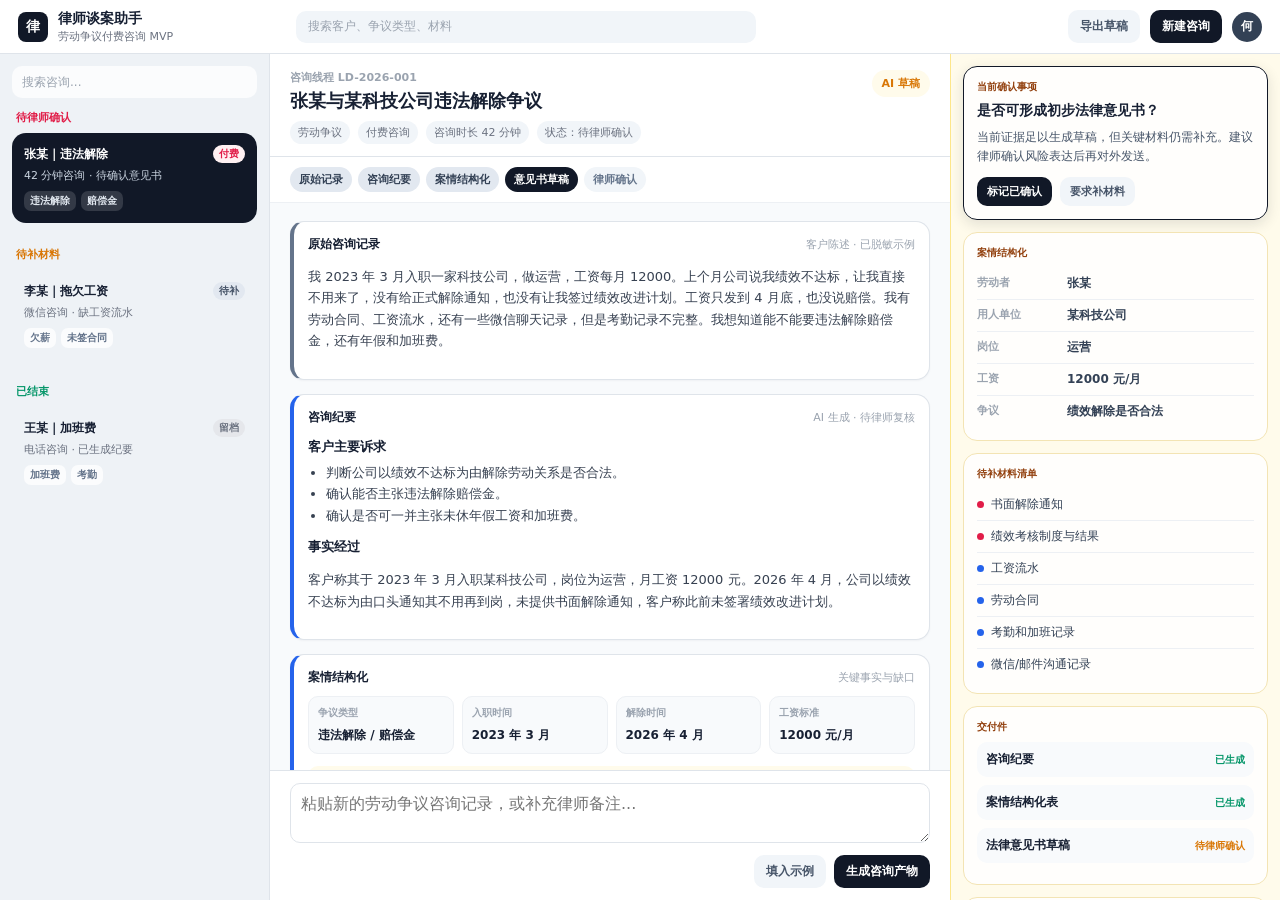
==== prototype/labor-consultation-mvp/index.html @ 9046c162 "proto: add labor consultation static workspace" ====
<!doctype html>
<html lang="zh-CN">
<head>
  <meta charset="utf-8" />
  <meta name="viewport" content="width=device-width, initial-scale=1" />
  <title>劳动争议咨询助手 MVP</title>
  <link rel="stylesheet" href="./styles.css" />
</head>
<body>
  <div class="app-shell">
    <header class="topbar">
      <div class="brand">
        <div class="brand-mark">律</div>
        <div>
          <div class="brand-title">律师谈案助手</div>
          <div class="brand-subtitle">劳动争议付费咨询 MVP</div>
        </div>
      </div>
      <div class="search">
        <span>搜索客户、争议类型、材料</span>
      </div>
      <div class="top-actions">
        <button class="ghost-button">导出草稿</button>
        <button class="primary-button" id="newConsultBtn">新建咨询</button>
        <div class="avatar">何</div>
      </div>
    </header>

    <main class="workspace">
      <aside class="left-panel">
        <div class="panel-search">搜索咨询...</div>

        <section class="thread-section">
          <div class="section-label urgent">待律师确认</div>
          <button class="thread-card active" data-thread="zhang">
            <div class="thread-head">
              <span class="thread-title">张某｜违法解除</span>
              <span class="badge danger">付费</span>
            </div>
            <p>42 分钟咨询 · 待确认意见书</p>
            <div class="thread-tags">
              <span>违法解除</span>
              <span>赔偿金</span>
            </div>
          </button>
        </section>

        <section class="thread-section">
          <div class="section-label warning">待补材料</div>
          <button class="thread-card" data-thread="li">
            <div class="thread-head">
              <span class="thread-title">李某｜拖欠工资</span>
              <span class="badge">待补</span>
            </div>
            <p>微信咨询 · 缺工资流水</p>
            <div class="thread-tags">
              <span>欠薪</span>
              <span>未签合同</span>
            </div>
          </button>
        </section>

        <section class="thread-section">
          <div class="section-label done">已结束</div>
          <button class="thread-card" data-thread="wang">
            <div class="thread-head">
              <span class="thread-title">王某｜加班费</span>
              <span class="badge muted">留档</span>
            </div>
            <p>电话咨询 · 已生成纪要</p>
            <div class="thread-tags">
              <span>加班费</span>
              <span>考勤</span>
            </div>
          </button>
        </section>
      </aside>

      <section class="center-panel">
        <div class="case-header">
          <div>
            <div class="case-kicker">咨询线程 LD-2026-001</div>
            <h1>张某与某科技公司违法解除争议</h1>
            <div class="case-meta">
              <span>劳动争议</span>
              <span>付费咨询</span>
              <span>咨询时长 42 分钟</span>
              <span>状态：待律师确认</span>
            </div>
          </div>
          <div class="status-pill">AI 草稿</div>
        </div>

        <div class="phase-bar">
          <div class="phase done">原始记录</div>
          <div class="phase done">咨询纪要</div>
          <div class="phase done">案情结构化</div>
          <div class="phase active">意见书草稿</div>
          <div class="phase">律师确认</div>
        </div>

        <div class="feed" id="feed">
          <article class="message raw">
            <div class="message-head">
              <span>原始咨询记录</span>
              <em>客户陈述 · 已脱敏示例</em>
            </div>
            <p>
              我 2023 年 3 月入职一家科技公司，做运营，工资每月 12000。上个月公司说我绩效不达标，让我直接不用来了，没有给正式解除通知，也没有让我签过绩效改进计划。工资只发到 4 月底，也没说赔偿。我有劳动合同、工资流水，还有一些微信聊天记录，但是考勤记录不完整。我想知道能不能要违法解除赔偿金，还有年假和加班费。
            </p>
          </article>

          <article class="message ai">
            <div class="message-head">
              <span>咨询纪要</span>
              <em>AI 生成 · 待律师复核</em>
            </div>
            <h3>客户主要诉求</h3>
            <ul>
              <li>判断公司以绩效不达标为由解除劳动关系是否合法。</li>
              <li>确认能否主张违法解除赔偿金。</li>
              <li>确认是否可一并主张未休年假工资和加班费。</li>
            </ul>
            <h3>事实经过</h3>
            <p>客户称其于 2023 年 3 月入职某科技公司，岗位为运营，月工资 12000 元。2026 年 4 月，公司以绩效不达标为由口头通知其不用再到岗，未提供书面解除通知，客户称此前未签署绩效改进计划。</p>
          </article>

          <article class="message ai">
            <div class="message-head">
              <span>案情结构化</span>
              <em>关键事实与缺口</em>
            </div>
            <div class="mini-grid">
              <div>
                <label>争议类型</label>
                <strong>违法解除 / 赔偿金</strong>
              </div>
              <div>
                <label>入职时间</label>
                <strong>2023 年 3 月</strong>
              </div>
              <div>
                <label>解除时间</label>
                <strong>2026 年 4 月</strong>
              </div>
              <div>
                <label>工资标准</label>
                <strong>12000 元/月</strong>
              </div>
            </div>
            <p class="risk-note">需进一步确认：是否存在书面解除通知、绩效制度公示记录、绩效考核结果、客户签收记录、完整考勤和加班审批。</p>
          </article>

          <article class="message lawyer">
            <div class="message-head">
              <span>律师补充备注</span>
              <em>可编辑区域</em>
            </div>
            <textarea id="lawyerNote">重点关注：公司是否能举证绩效不达标，以及解除程序是否合规。意见书里不要直接写“必然违法解除”，使用“存在被认定为违法解除的风险”。</textarea>
          </article>

          <article class="message ai">
            <div class="message-head">
              <span>法律意见书草稿</span>
              <em>AI 草稿 · 可修改后交付</em>
            </div>
            <h3>初步法律分析</h3>
            <p>根据客户目前陈述，公司以绩效不达标为由解除劳动关系，但是否履行了明确的考核、改进、告知及解除程序尚需进一步核验。若公司无法证明解除依据和程序合法，存在被认定为违法解除的风险。</p>
            <h3>处理建议</h3>
            <ul>
              <li>优先补充解除通知、绩效考核材料、工资流水、考勤记录和沟通记录。</li>
              <li>在材料补齐后，进一步测算可能主张项目，包括赔偿金、未休年假工资及加班费。</li>
              <li>如协商不成，可考虑准备劳动仲裁申请材料。</li>
            </ul>
          </article>
        </div>

        <div class="composer">
          <textarea id="consultInput" placeholder="粘贴新的劳动争议咨询记录，或补充律师备注..."></textarea>
          <div class="composer-actions">
            <button class="ghost-button" id="fillSampleBtn">填入示例</button>
            <button class="primary-button" id="generateBtn">生成咨询产物</button>
          </div>
        </div>
      </section>

      <aside class="right-panel">
        <section class="right-card focus">
          <div class="right-title">当前确认事项</div>
          <h2>是否可形成初步法律意见书？</h2>
          <p>当前证据足以生成草稿，但关键材料仍需补充。建议律师确认风险表达后再对外发送。</p>
          <div class="action-row">
            <button class="primary-button small" id="confirmBtn">标记已确认</button>
            <button class="ghost-button small">要求补材料</button>
          </div>
        </section>

        <section class="right-card">
          <div class="right-title">案情结构化</div>
          <dl class="facts">
            <div><dt>劳动者</dt><dd>张某</dd></div>
            <div><dt>用人单位</dt><dd>某科技公司</dd></div>
            <div><dt>岗位</dt><dd>运营</dd></div>
            <div><dt>工资</dt><dd>12000 元/月</dd></div>
            <div><dt>争议</dt><dd>绩效解除是否合法</dd></div>
          </dl>
        </section>

        <section class="right-card">
          <div class="right-title">待补材料清单</div>
          <ul class="check-list">
            <li><span class="dot danger"></span>书面解除通知</li>
            <li><span class="dot danger"></span>绩效考核制度与结果</li>
            <li><span class="dot"></span>工资流水</li>
            <li><span class="dot"></span>劳动合同</li>
            <li><span class="dot"></span>考勤和加班记录</li>
            <li><span class="dot"></span>微信/邮件沟通记录</li>
          </ul>
        </section>

        <section class="right-card">
          <div class="right-title">交付件</div>
          <div class="deliverable done">
            <span>咨询纪要</span>
            <em>已生成</em>
          </div>
          <div class="deliverable done">
            <span>案情结构化表</span>
            <em>已生成</em>
          </div>
          <div class="deliverable warning">
            <span>法律意见书草稿</span>
            <em>待律师确认</em>
          </div>
        </section>

        <section class="right-card">
          <div class="right-title">风险边界</div>
          <p class="small-text">禁止直接承诺胜诉或确定赔偿金额。所有法律判断须标注“初步判断”或“需进一步核验”。</p>
        </section>
      </aside>
    </main>
  </div>

  <script src="./app.js"></script>
</body>
</html>
---- prototype/labor-consultation-mvp/styles.css ----
:root {
  --bg: #f6f7f9;
  --panel: #ffffff;
  --line: #dfe4ea;
  --line-soft: #edf0f4;
  --text: #172033;
  --muted: #6b7280;
  --subtle: #9aa3af;
  --brand: #111827;
  --blue: #2563eb;
  --blue-soft: #eff6ff;
  --amber: #d97706;
  --amber-soft: #fffbeb;
  --rose: #e11d48;
  --rose-soft: #fff1f2;
  --green: #059669;
  --green-soft: #ecfdf5;
}

* {
  box-sizing: border-box;
}

body {
  margin: 0;
  background: var(--bg);
  color: var(--text);
  font-family: Inter, ui-sans-serif, system-ui, -apple-system, BlinkMacSystemFont, "Segoe UI", sans-serif;
}

button,
textarea {
  font: inherit;
}

button {
  cursor: pointer;
}

.app-shell {
  height: 100vh;
  display: flex;
  flex-direction: column;
  overflow: hidden;
}

.topbar {
  height: 54px;
  flex: 0 0 auto;
  display: flex;
  align-items: center;
  gap: 18px;
  padding: 0 18px;
  background: var(--panel);
  border-bottom: 1px solid var(--line);
}

.brand {
  display: flex;
  align-items: center;
  gap: 10px;
  width: 260px;
}

.brand-mark {
  width: 30px;
  height: 30px;
  border-radius: 8px;
  background: var(--brand);
  color: #fff;
  display: grid;
  place-items: center;
  font-size: 14px;
  font-weight: 800;
}

.brand-title {
  font-size: 14px;
  font-weight: 800;
}

.brand-subtitle {
  margin-top: 1px;
  font-size: 11px;
  color: var(--muted);
}

.search {
  flex: 1;
  max-width: 460px;
  height: 32px;
  border-radius: 10px;
  background: #f1f5f9;
  color: var(--subtle);
  display: flex;
  align-items: center;
  padding: 0 12px;
  font-size: 12px;
}

.top-actions {
  margin-left: auto;
  display: flex;
  align-items: center;
  gap: 10px;
}

.avatar {
  width: 30px;
  height: 30px;
  border-radius: 50%;
  background: #334155;
  color: white;
  display: grid;
  place-items: center;
  font-size: 12px;
  font-weight: 800;
}

.primary-button,
.ghost-button {
  border: 0;
  border-radius: 10px;
  padding: 8px 12px;
  font-size: 12px;
  font-weight: 700;
}

.primary-button {
  background: var(--brand);
  color: #fff;
}

.ghost-button {
  background: #f1f5f9;
  color: #475569;
}

.primary-button.small,
.ghost-button.small {
  padding: 7px 10px;
  font-size: 11px;
}

.workspace {
  flex: 1;
  min-height: 0;
  display: grid;
  grid-template-columns: 270px minmax(520px, 1fr) 330px;
  overflow: hidden;
}

.left-panel,
.right-panel {
  min-height: 0;
  overflow-y: auto;
}

.left-panel {
  background: #eef2f6;
  border-right: 1px solid var(--line);
  padding: 12px;
}

.panel-search {
  height: 32px;
  border-radius: 10px;
  background: rgba(255, 255, 255, 0.75);
  color: var(--subtle);
  padding: 8px 10px;
  font-size: 12px;
  margin-bottom: 12px;
}

.thread-section {
  margin-bottom: 16px;
}

.section-label {
  display: flex;
  align-items: center;
  gap: 6px;
  margin: 0 0 8px 4px;
  font-size: 11px;
  font-weight: 800;
}

.section-label.urgent {
  color: var(--rose);
}

.section-label.warning {
  color: var(--amber);
}

.section-label.done {
  color: var(--green);
}

.thread-card {
  width: 100%;
  text-align: left;
  background: transparent;
  border: 1px solid transparent;
  border-radius: 14px;
  padding: 11px;
  margin-bottom: 8px;
  color: var(--text);
}

.thread-card:hover {
  background: rgba(255, 255, 255, 0.7);
  border-color: var(--line);
}

.thread-card.active {
  background: var(--brand);
  color: #fff;
}

.thread-card p {
  margin: 5px 0 8px;
  font-size: 11px;
  color: var(--muted);
}

.thread-card.active p {
  color: #cbd5e1;
}

.thread-head {
  display: flex;
  align-items: center;
  gap: 8px;
}

.thread-title {
  flex: 1;
  min-width: 0;
  font-size: 12px;
  font-weight: 800;
  white-space: nowrap;
  overflow: hidden;
  text-overflow: ellipsis;
}

.badge {
  border-radius: 999px;
  padding: 2px 6px;
  background: #e2e8f0;
  color: #475569;
  font-size: 10px;
  font-weight: 800;
}

.badge.danger {
  background: var(--rose-soft);
  color: var(--rose);
}

.badge.muted {
  background: #e5e7eb;
  color: #6b7280;
}

.thread-tags {
  display: flex;
  gap: 5px;
  flex-wrap: wrap;
}

.thread-tags span {
  border-radius: 7px;
  padding: 3px 6px;
  background: rgba(255, 255, 255, 0.75);
  color: #64748b;
  font-size: 10px;
  font-weight: 700;
}

.thread-card.active .thread-tags span {
  background: rgba(255, 255, 255, 0.14);
  color: #e2e8f0;
}

.center-panel {
  min-width: 0;
  display: flex;
  flex-direction: column;
  overflow: hidden;
  background: #fff;
}

.case-header {
  flex: 0 0 auto;
  padding: 16px 20px 12px;
  border-bottom: 1px solid var(--line);
  display: flex;
  align-items: flex-start;
  justify-content: space-between;
  gap: 16px;
}

.case-kicker {
  font-size: 11px;
  color: var(--subtle);
  font-weight: 800;
  margin-bottom: 4px;
}

.case-header h1 {
  margin: 0;
  font-size: 18px;
  letter-spacing: 0;
}

.case-meta {
  display: flex;
  flex-wrap: wrap;
  gap: 8px;
  margin-top: 8px;
  color: var(--muted);
  font-size: 11px;
}

.case-meta span {
  border-radius: 999px;
  background: #f1f5f9;
  padding: 4px 8px;
}

.status-pill {
  flex: 0 0 auto;
  border-radius: 999px;
  background: var(--amber-soft);
  color: var(--amber);
  padding: 6px 10px;
  font-size: 11px;
  font-weight: 800;
}

.phase-bar {
  flex: 0 0 auto;
  display: flex;
  gap: 6px;
  padding: 10px 20px;
  border-bottom: 1px solid var(--line-soft);
  overflow-x: auto;
}

.phase {
  border-radius: 999px;
  padding: 5px 9px;
  background: #f1f5f9;
  color: #64748b;
  font-size: 11px;
  font-weight: 800;
  white-space: nowrap;
}

.phase.done {
  background: #e2e8f0;
  color: #334155;
}

.phase.active {
  background: var(--brand);
  color: white;
}

.feed {
  flex: 1;
  min-height: 0;
  overflow-y: auto;
  padding: 18px 20px;
  background: #f8fafc;
}

.message {
  max-width: 820px;
  border-radius: 14px;
  border: 1px solid var(--line);
  background: #fff;
  padding: 14px;
  margin-bottom: 14px;
  box-shadow: 0 1px 2px rgba(15, 23, 42, 0.04);
}

.message.raw {
  border-left: 4px solid #64748b;
}

.message.ai {
  border-left: 4px solid var(--blue);
}

.message.lawyer {
  border-left: 4px solid var(--green);
}

.message-head {
  display: flex;
  align-items: center;
  justify-content: space-between;
  gap: 10px;
  margin-bottom: 10px;
}

.message-head span {
  font-size: 12px;
  font-weight: 900;
}

.message-head em {
  font-style: normal;
  color: var(--subtle);
  font-size: 11px;
}

.message h3 {
  margin: 12px 0 6px;
  font-size: 13px;
}

.message p,
.message li {
  color: #374151;
  font-size: 13px;
  line-height: 1.65;
}

.message ul {
  margin: 6px 0 0;
  padding-left: 18px;
}

.mini-grid {
  display: grid;
  grid-template-columns: repeat(4, minmax(0, 1fr));
  gap: 8px;
}

.mini-grid div {
  border-radius: 10px;
  background: #f8fafc;
  border: 1px solid var(--line-soft);
  padding: 9px;
}

.mini-grid label {
  display: block;
  margin-bottom: 4px;
  color: var(--subtle);
  font-size: 10px;
  font-weight: 800;
}

.mini-grid strong {
  font-size: 12px;
}

.risk-note {
  margin: 12px 0 0;
  border-radius: 10px;
  background: var(--amber-soft);
  color: #92400e !important;
  padding: 10px;
  font-size: 12px !important;
}

textarea {
  width: 100%;
  min-height: 90px;
  resize: vertical;
  border: 1px solid var(--line);
  border-radius: 10px;
  padding: 10px;
  color: #334155;
  outline: none;
}

textarea:focus {
  border-color: #93c5fd;
  box-shadow: 0 0 0 3px rgba(147, 197, 253, 0.24);
}

.composer {
  flex: 0 0 auto;
  border-top: 1px solid var(--line);
  background: #fff;
  padding: 12px 20px;
}

.composer textarea {
  min-height: 58px;
}

.composer-actions {
  margin-top: 8px;
  display: flex;
  justify-content: flex-end;
  gap: 8px;
}

.right-panel {
  background: #fffbeb;
  border-left: 1px solid #fde68a;
  padding: 12px;
}

.right-card {
  border: 1px solid #f3e4b4;
  background: rgba(255, 255, 255, 0.86);
  border-radius: 14px;
  padding: 13px;
  margin-bottom: 12px;
}

.right-card.focus {
  border-color: #111827;
  box-shadow: 0 4px 14px rgba(15, 23, 42, 0.12);
}

.right-title {
  margin-bottom: 8px;
  color: #92400e;
  font-size: 10px;
  font-weight: 900;
}

.right-card h2 {
  margin: 0 0 8px;
  font-size: 14px;
}

.right-card p {
  margin: 0;
  color: #475569;
  font-size: 12px;
  line-height: 1.55;
}

.action-row {
  display: flex;
  gap: 8px;
  margin-top: 12px;
}

.facts {
  margin: 0;
}

.facts div {
  display: grid;
  grid-template-columns: 82px 1fr;
  gap: 8px;
  padding: 7px 0;
  border-bottom: 1px solid var(--line-soft);
}

.facts div:last-child {
  border-bottom: 0;
}

.facts dt {
  color: var(--subtle);
  font-size: 11px;
  font-weight: 800;
}

.facts dd {
  margin: 0;
  color: #334155;
  font-size: 12px;
  font-weight: 700;
}

.check-list {
  list-style: none;
  padding: 0;
  margin: 0;
}

.check-list li {
  display: flex;
  align-items: center;
  gap: 7px;
  padding: 7px 0;
  border-bottom: 1px solid var(--line-soft);
  color: #334155;
  font-size: 12px;
}

.check-list li:last-child {
  border-bottom: 0;
}

.dot {
  width: 7px;
  height: 7px;
  border-radius: 50%;
  background: var(--blue);
}

.dot.danger {
  background: var(--rose);
}

.deliverable {
  display: flex;
  align-items: center;
  justify-content: space-between;
  gap: 10px;
  padding: 9px;
  border-radius: 10px;
  margin-bottom: 8px;
  background: #f8fafc;
}

.deliverable span {
  font-size: 12px;
  font-weight: 800;
}

.deliverable em {
  font-style: normal;
  font-size: 10px;
  font-weight: 900;
}

.deliverable.done em {
  color: var(--green);
}

.deliverable.warning em {
  color: var(--amber);
}

.small-text {
  font-size: 11px !important;
}

@media (max-width: 1100px) {
  .workspace {
    grid-template-columns: 240px minmax(420px, 1fr);
  }

  .right-panel {
    display: none;
  }
}

@media (max-width: 760px) {
  .topbar {
    gap: 10px;
  }

  .brand {
    width: auto;
  }

  .brand-subtitle,
  .search,
  .ghost-button {
    display: none;
  }

  .workspace {
    grid-template-columns: 1fr;
  }

  .left-panel {
    display: none;
  }

  .mini-grid {
    grid-template-columns: repeat(2, minmax(0, 1fr));
  }
}
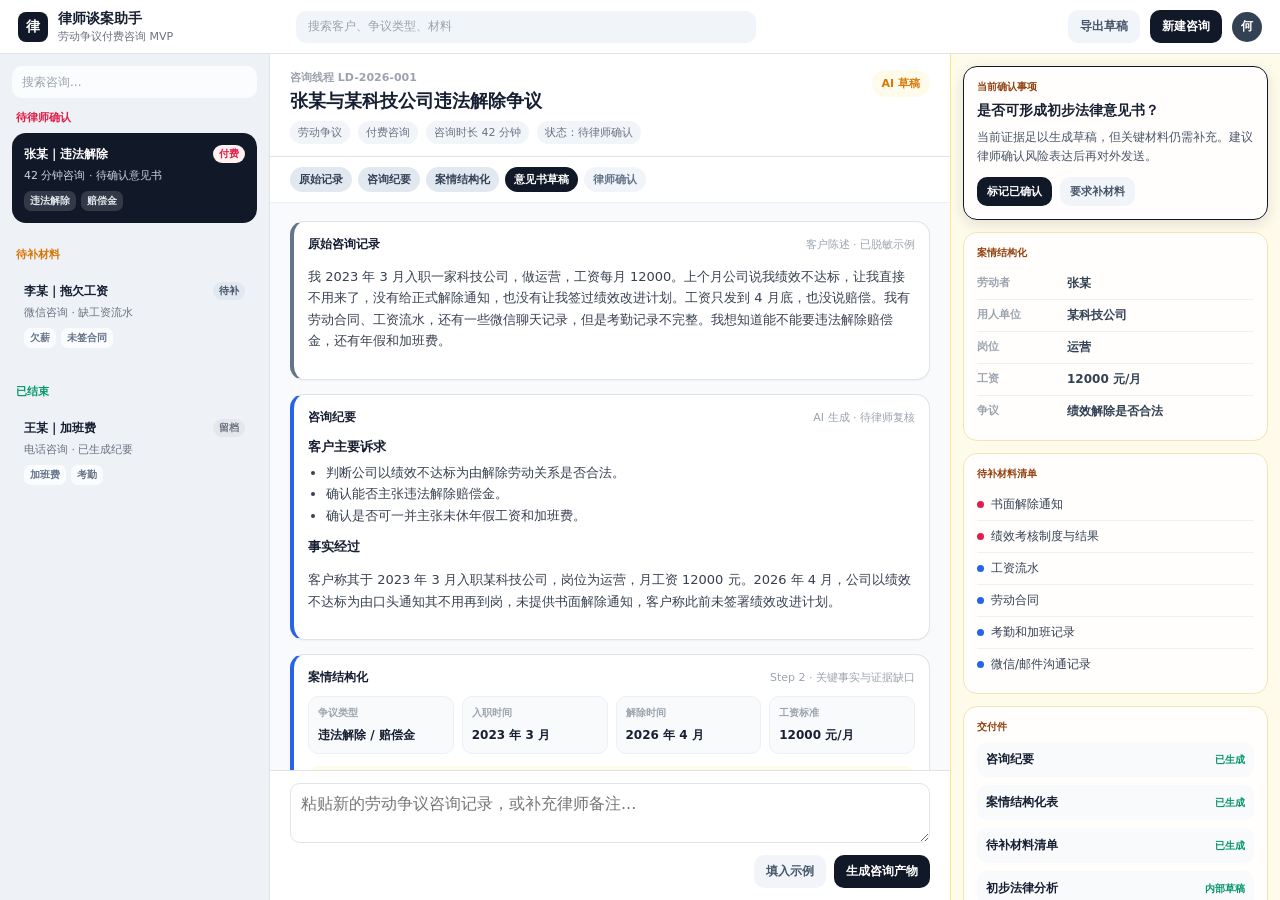
==== commit fec2ddc7: "demo: add labor dispute five-step flow" ====
--- a/prototype/labor-consultation-mvp/index.html
+++ b/prototype/labor-consultation-mvp/index.html
@@ -128,7 +128,7 @@
           <article class="message ai">
             <div class="message-head">
               <span>案情结构化</span>
-              <em>关键事实与缺口</em>
+              <em>Step 2 · 关键事实与证据缺口</em>
             </div>
             <div class="mini-grid">
               <div>
@@ -151,6 +151,24 @@
             <p class="risk-note">需进一步确认：是否存在书面解除通知、绩效制度公示记录、绩效考核结果、客户签收记录、完整考勤和加班审批。</p>
           </article>
 
+          <article class="message ai">
+            <div class="message-head">
+              <span>待补材料清单</span>
+              <em>Step 3 · 可发送客户</em>
+            </div>
+            <h3>必须补充</h3>
+            <ul>
+              <li>劳动合同、工资流水、解除通知或解除沟通记录。</li>
+              <li>绩效考核制度、考核结果、绩效沟通和改进计划。</li>
+              <li>关键微信、邮件或工作软件沟通记录。</li>
+            </ul>
+            <h3>建议补充</h3>
+            <ul>
+              <li>考勤记录、排班表、项目上线记录、年休假记录。</li>
+              <li>社保、个税、离职结算材料。</li>
+            </ul>
+          </article>
+
           <article class="message lawyer">
             <div class="message-head">
               <span>律师补充备注</span>
@@ -161,8 +179,8 @@
 
           <article class="message ai">
             <div class="message-head">
-              <span>法律意见书草稿</span>
-              <em>AI 草稿 · 可修改后交付</em>
+              <span>初步法律分析</span>
+              <em>Step 4 · 律师内部草稿</em>
             </div>
             <h3>初步法律分析</h3>
             <p>根据客户目前陈述，公司以绩效不达标为由解除劳动关系，但是否履行了明确的考核、改进、告知及解除程序尚需进一步核验。若公司无法证明解除依据和程序合法，存在被认定为违法解除的风险。</p>
@@ -172,6 +190,21 @@
               <li>在材料补齐后，进一步测算可能主张项目，包括赔偿金、未休年假工资及加班费。</li>
               <li>如协商不成，可考虑准备劳动仲裁申请材料。</li>
             </ul>
+          </article>
+
+          <article class="message ai">
+            <div class="message-head">
+              <span>法律意见书草稿</span>
+              <em>Step 5 · 可修改后交付</em>
+            </div>
+            <h3>咨询问题</h3>
+            <ul>
+              <li>公司以绩效不达标为由解除劳动关系是否合法。</li>
+              <li>张某能否主张违法解除赔偿金。</li>
+              <li>张某能否一并主张未休年假工资和加班费。</li>
+            </ul>
+            <h3>风险提示</h3>
+            <p>本意见书为基于现有咨询信息形成的初步草稿，最终判断需结合完整证据材料。违法解除判断取决于公司能否证明解除依据和程序合法；加班费和未休年假工资请求存在较强证据依赖。</p>
           </article>
         </div>
 
@@ -228,6 +261,14 @@
             <span>案情结构化表</span>
             <em>已生成</em>
           </div>
+          <div class="deliverable done">
+            <span>待补材料清单</span>
+            <em>已生成</em>
+          </div>
+          <div class="deliverable done">
+            <span>初步法律分析</span>
+            <em>内部草稿</em>
+          </div>
           <div class="deliverable warning">
             <span>法律意见书草稿</span>
             <em>待律师确认</em>
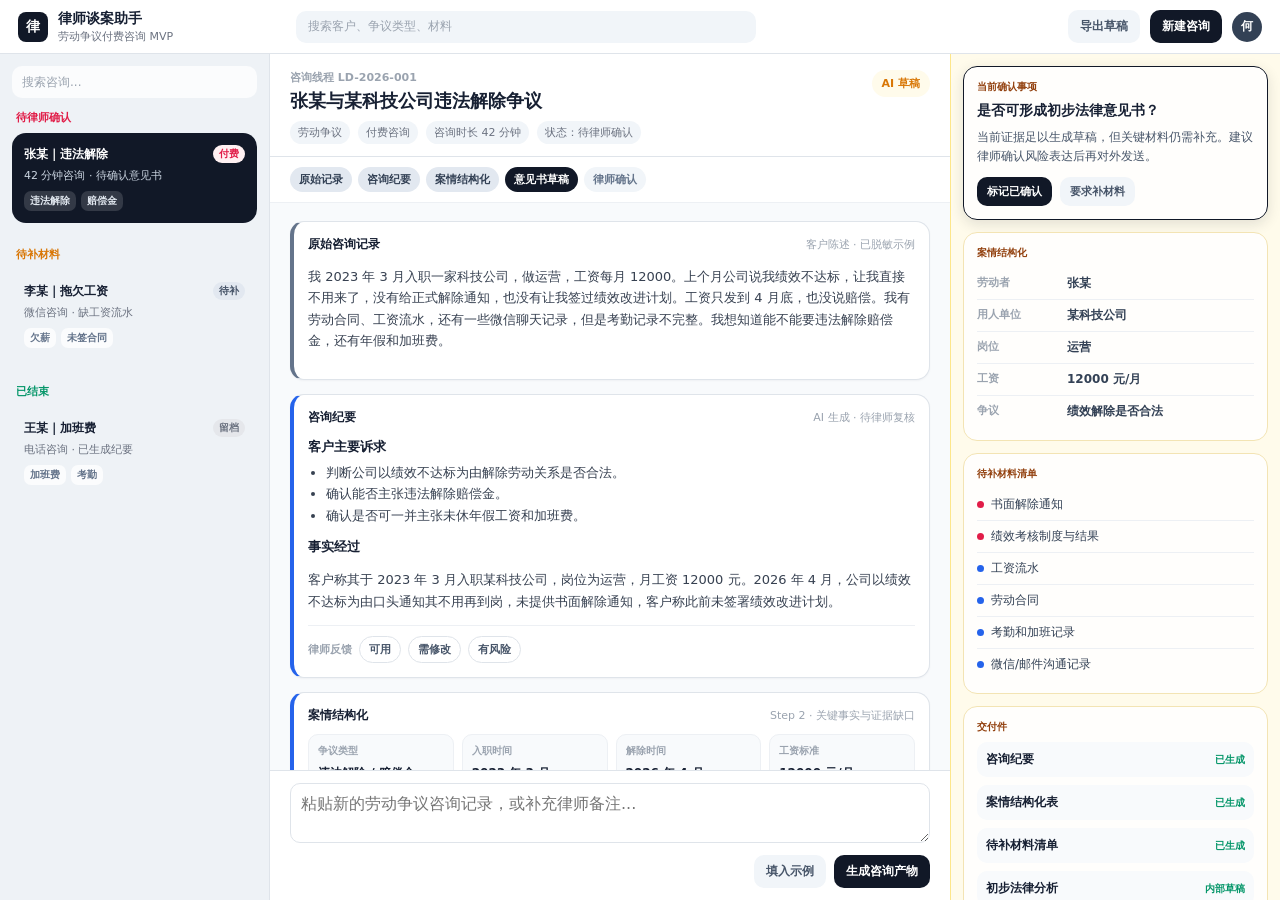
==== commit 92511196: "proto: add lawyer feedback loop" ====
--- a/prototype/labor-consultation-mvp/index.html
+++ b/prototype/labor-consultation-mvp/index.html
@@ -110,7 +110,7 @@
             </p>
           </article>
 
-          <article class="message ai">
+          <article class="message ai" data-feedback-card="咨询纪要">
             <div class="message-head">
               <span>咨询纪要</span>
               <em>AI 生成 · 待律师复核</em>
@@ -123,9 +123,15 @@
             </ul>
             <h3>事实经过</h3>
             <p>客户称其于 2023 年 3 月入职某科技公司，岗位为运营，月工资 12000 元。2026 年 4 月，公司以绩效不达标为由口头通知其不用再到岗，未提供书面解除通知，客户称此前未签署绩效改进计划。</p>
-          </article>
-
-          <article class="message ai">
+            <div class="feedback-bar">
+              <span>律师反馈</span>
+              <button data-feedback="可用">可用</button>
+              <button data-feedback="需修改">需修改</button>
+              <button data-feedback="有风险">有风险</button>
+            </div>
+          </article>
+
+          <article class="message ai" data-feedback-card="案情结构化">
             <div class="message-head">
               <span>案情结构化</span>
               <em>Step 2 · 关键事实与证据缺口</em>
@@ -149,9 +155,15 @@
               </div>
             </div>
             <p class="risk-note">需进一步确认：是否存在书面解除通知、绩效制度公示记录、绩效考核结果、客户签收记录、完整考勤和加班审批。</p>
-          </article>
-
-          <article class="message ai">
+            <div class="feedback-bar">
+              <span>律师反馈</span>
+              <button data-feedback="可用">可用</button>
+              <button data-feedback="需修改">需修改</button>
+              <button data-feedback="有风险">有风险</button>
+            </div>
+          </article>
+
+          <article class="message ai" data-feedback-card="待补材料清单">
             <div class="message-head">
               <span>待补材料清单</span>
               <em>Step 3 · 可发送客户</em>
@@ -167,6 +179,12 @@
               <li>考勤记录、排班表、项目上线记录、年休假记录。</li>
               <li>社保、个税、离职结算材料。</li>
             </ul>
+            <div class="feedback-bar">
+              <span>律师反馈</span>
+              <button data-feedback="可用">可用</button>
+              <button data-feedback="需修改">需修改</button>
+              <button data-feedback="有风险">有风险</button>
+            </div>
           </article>
 
           <article class="message lawyer">
@@ -177,7 +195,7 @@
             <textarea id="lawyerNote">重点关注：公司是否能举证绩效不达标，以及解除程序是否合规。意见书里不要直接写“必然违法解除”，使用“存在被认定为违法解除的风险”。</textarea>
           </article>
 
-          <article class="message ai">
+          <article class="message ai" data-feedback-card="初步法律分析">
             <div class="message-head">
               <span>初步法律分析</span>
               <em>Step 4 · 律师内部草稿</em>
@@ -190,9 +208,15 @@
               <li>在材料补齐后，进一步测算可能主张项目，包括赔偿金、未休年假工资及加班费。</li>
               <li>如协商不成，可考虑准备劳动仲裁申请材料。</li>
             </ul>
-          </article>
-
-          <article class="message ai">
+            <div class="feedback-bar">
+              <span>律师反馈</span>
+              <button data-feedback="可用">可用</button>
+              <button data-feedback="需修改">需修改</button>
+              <button data-feedback="有风险">有风险</button>
+            </div>
+          </article>
+
+          <article class="message ai" data-feedback-card="法律意见书草稿">
             <div class="message-head">
               <span>法律意见书草稿</span>
               <em>Step 5 · 可修改后交付</em>
@@ -205,6 +229,12 @@
             </ul>
             <h3>风险提示</h3>
             <p>本意见书为基于现有咨询信息形成的初步草稿，最终判断需结合完整证据材料。违法解除判断取决于公司能否证明解除依据和程序合法；加班费和未休年假工资请求存在较强证据依赖。</p>
+            <div class="feedback-bar">
+              <span>律师反馈</span>
+              <button data-feedback="可用">可用</button>
+              <button data-feedback="需修改">需修改</button>
+              <button data-feedback="有风险">有风险</button>
+            </div>
           </article>
         </div>
 
@@ -276,6 +306,16 @@
         </section>
 
         <section class="right-card">
+          <div class="right-title">律师反馈汇总</div>
+          <div class="feedback-summary">
+            <div><strong id="usableCount">0</strong><span>可用</span></div>
+            <div><strong id="reviseCount">0</strong><span>需修改</span></div>
+            <div><strong id="riskCount">0</strong><span>有风险</span></div>
+          </div>
+          <div class="feedback-log" id="feedbackLog">尚未记录反馈</div>
+        </section>
+
+        <section class="right-card">
           <div class="right-title">风险边界</div>
           <p class="small-text">禁止直接承诺胜诉或确定赔偿金额。所有法律判断须标注“初步判断”或“需进一步核验”。</p>
         </section>
--- a/prototype/labor-consultation-mvp/styles.css
+++ b/prototype/labor-consultation-mvp/styles.css
@@ -640,6 +640,78 @@
   font-size: 11px !important;
 }
 
+.feedback-bar {
+  display: flex;
+  align-items: center;
+  gap: 7px;
+  margin-top: 12px;
+  padding-top: 10px;
+  border-top: 1px solid var(--line-soft);
+}
+
+.feedback-bar span {
+  color: var(--subtle);
+  font-size: 11px;
+  font-weight: 800;
+}
+
+.feedback-bar button {
+  border: 1px solid var(--line);
+  border-radius: 999px;
+  background: #fff;
+  color: #475569;
+  padding: 5px 9px;
+  font-size: 11px;
+  font-weight: 800;
+}
+
+.feedback-bar button:hover,
+.feedback-bar button.selected {
+  border-color: var(--brand);
+  background: var(--brand);
+  color: #fff;
+}
+
+.feedback-summary {
+  display: grid;
+  grid-template-columns: repeat(3, 1fr);
+  gap: 7px;
+}
+
+.feedback-summary div {
+  border-radius: 10px;
+  background: #f8fafc;
+  border: 1px solid var(--line-soft);
+  padding: 9px 6px;
+  text-align: center;
+}
+
+.feedback-summary strong {
+  display: block;
+  color: #111827;
+  font-size: 18px;
+  line-height: 1;
+}
+
+.feedback-summary span {
+  display: block;
+  margin-top: 5px;
+  color: var(--muted);
+  font-size: 10px;
+  font-weight: 800;
+}
+
+.feedback-log {
+  margin-top: 9px;
+  border-radius: 10px;
+  background: #fff;
+  border: 1px dashed #f3e4b4;
+  color: #92400e;
+  padding: 8px;
+  font-size: 11px;
+  line-height: 1.5;
+}
+
 @media (max-width: 1100px) {
   .workspace {
     grid-template-columns: 240px minmax(420px, 1fr);
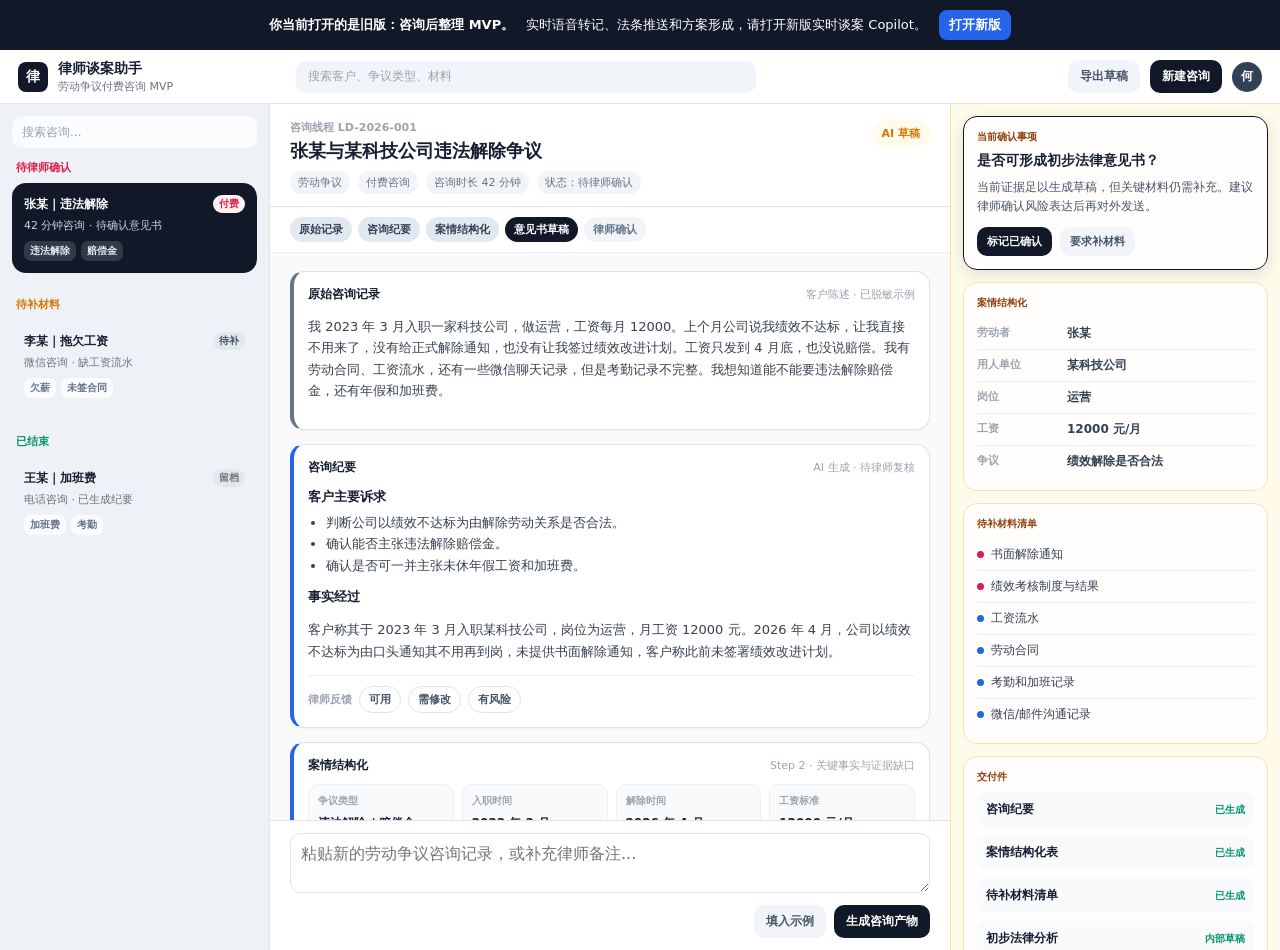
==== commit 1e44b79c: "docs: add prototype entry page" ====
--- a/prototype/labor-consultation-mvp/index.html
+++ b/prototype/labor-consultation-mvp/index.html
@@ -7,6 +7,11 @@
   <link rel="stylesheet" href="./styles.css" />
 </head>
 <body>
+  <div style="position: sticky; top: 0; z-index: 9999; background: #111827; color: white; padding: 10px 18px; font: 13px system-ui, -apple-system, sans-serif; display: flex; justify-content: center; gap: 12px; align-items: center;">
+    <strong>你当前打开的是旧版：咨询后整理 MVP。</strong>
+    <span>实时语音转记、法条推送和方案形成，请打开新版实时谈案 Copilot。</span>
+    <a href="../live-consultation-copilot/index.html" style="color: white; background: #2563eb; padding: 6px 10px; border-radius: 8px; text-decoration: none; font-weight: 700;">打开新版</a>
+  </div>
   <div class="app-shell">
     <header class="topbar">
       <div class="brand">
